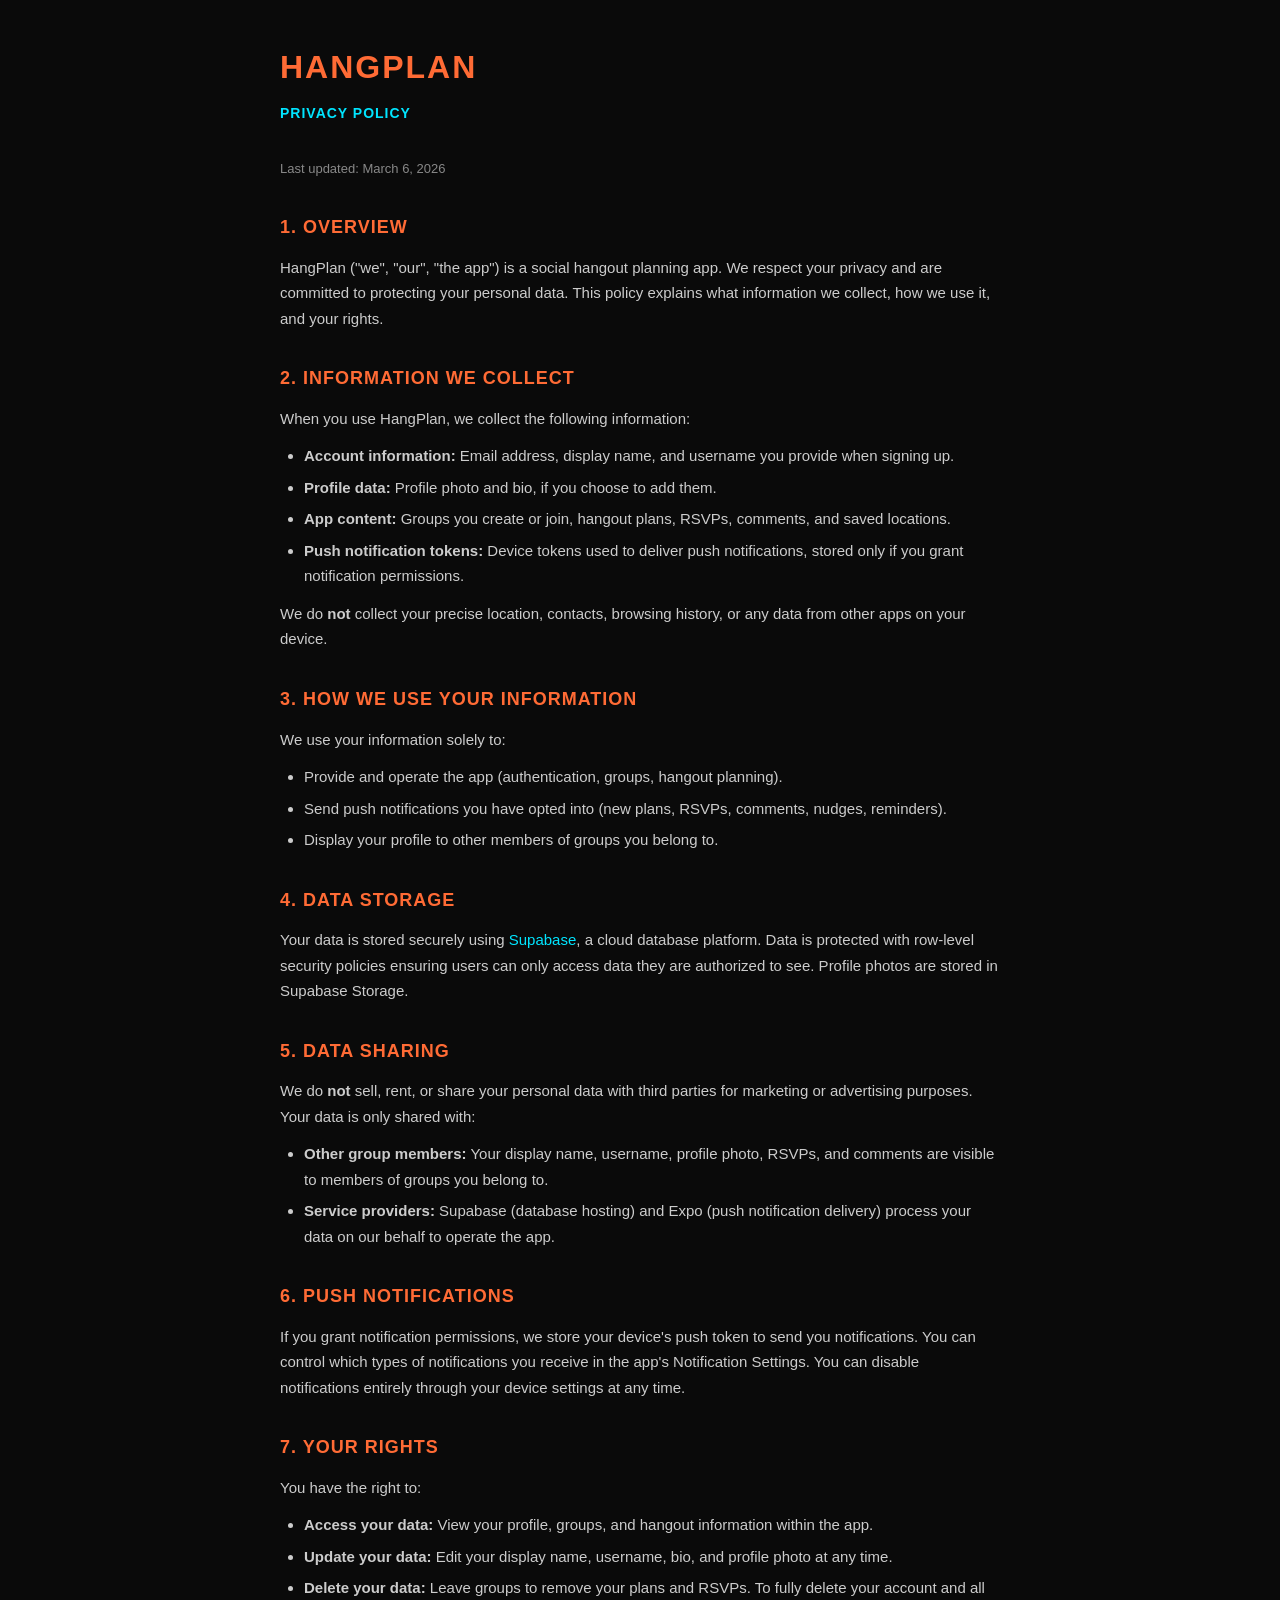
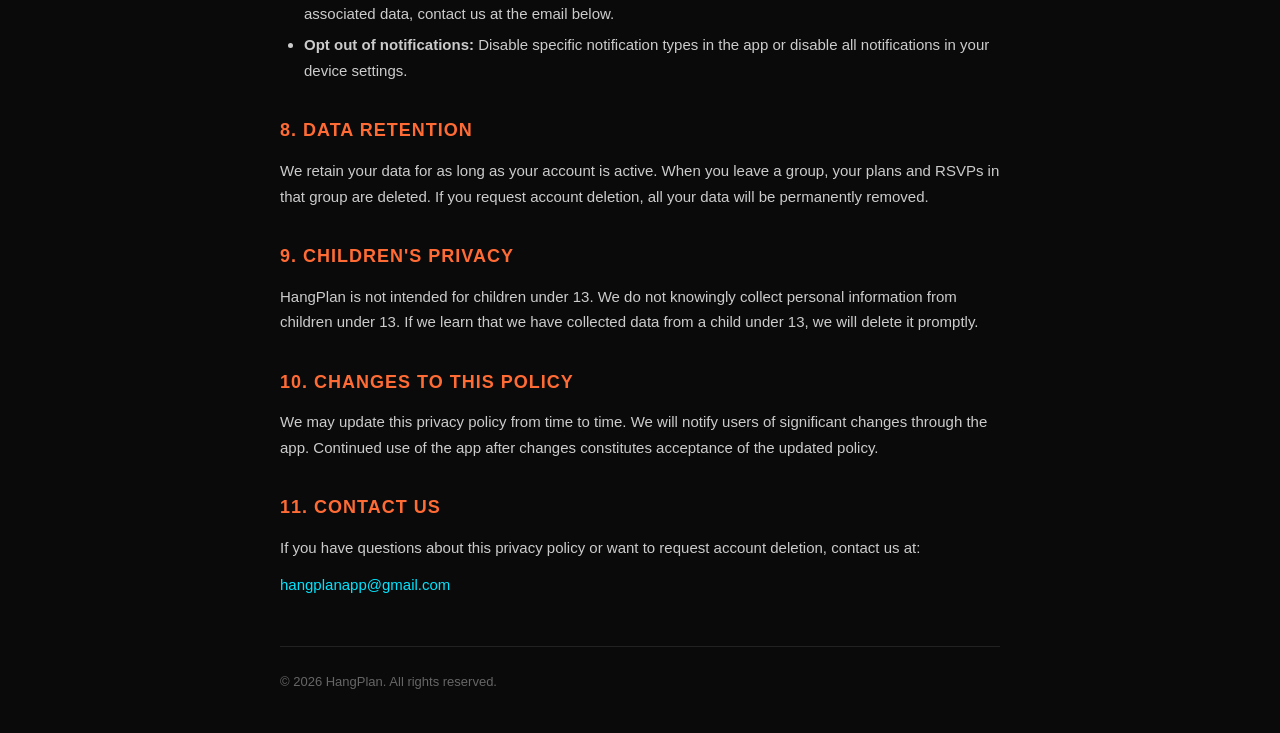
==== privacy-policy.html @ 68d873c9 "Add files via upload" ====
<!DOCTYPE html>
<html lang="en">
<head>
  <meta charset="UTF-8">
  <meta name="viewport" content="width=device-width, initial-scale=1.0">
  <title>HangPlan - Privacy Policy</title>
  <style>
    * { margin: 0; padding: 0; box-sizing: border-box; }
    body {
      font-family: -apple-system, BlinkMacSystemFont, 'Segoe UI', Roboto, sans-serif;
      background: #0A0A0A;
      color: #E0E0E0;
      line-height: 1.7;
      padding: 40px 20px;
    }
    .container {
      max-width: 720px;
      margin: 0 auto;
    }
    h1 {
      font-size: 32px;
      font-weight: 900;
      color: #FF6B35;
      letter-spacing: 2px;
      margin-bottom: 8px;
    }
    .subtitle {
      color: #00E5FF;
      font-size: 14px;
      font-weight: 700;
      letter-spacing: 1px;
      margin-bottom: 32px;
    }
    .updated {
      color: #888;
      font-size: 13px;
      margin-bottom: 32px;
    }
    h2 {
      font-size: 18px;
      font-weight: 800;
      color: #FF6B35;
      letter-spacing: 1px;
      margin-top: 32px;
      margin-bottom: 12px;
    }
    p, li {
      color: #CCC;
      font-size: 15px;
      margin-bottom: 12px;
    }
    ul {
      padding-left: 24px;
      margin-bottom: 12px;
    }
    li { margin-bottom: 6px; }
    a { color: #00E5FF; text-decoration: none; }
    a:hover { text-decoration: underline; }
    .footer {
      margin-top: 48px;
      padding-top: 24px;
      border-top: 1px solid #222;
      color: #666;
      font-size: 13px;
    }
  </style>
</head>
<body>
  <div class="container">
    <h1>HANGPLAN</h1>
    <div class="subtitle">PRIVACY POLICY</div>
    <p class="updated">Last updated: March 6, 2026</p>

    <h2>1. OVERVIEW</h2>
    <p>HangPlan ("we", "our", "the app") is a social hangout planning app. We respect your privacy and are committed to protecting your personal data. This policy explains what information we collect, how we use it, and your rights.</p>

    <h2>2. INFORMATION WE COLLECT</h2>
    <p>When you use HangPlan, we collect the following information:</p>
    <ul>
      <li><strong>Account information:</strong> Email address, display name, and username you provide when signing up.</li>
      <li><strong>Profile data:</strong> Profile photo and bio, if you choose to add them.</li>
      <li><strong>App content:</strong> Groups you create or join, hangout plans, RSVPs, comments, and saved locations.</li>
      <li><strong>Push notification tokens:</strong> Device tokens used to deliver push notifications, stored only if you grant notification permissions.</li>
    </ul>
    <p>We do <strong>not</strong> collect your precise location, contacts, browsing history, or any data from other apps on your device.</p>

    <h2>3. HOW WE USE YOUR INFORMATION</h2>
    <p>We use your information solely to:</p>
    <ul>
      <li>Provide and operate the app (authentication, groups, hangout planning).</li>
      <li>Send push notifications you have opted into (new plans, RSVPs, comments, nudges, reminders).</li>
      <li>Display your profile to other members of groups you belong to.</li>
    </ul>

    <h2>4. DATA STORAGE</h2>
    <p>Your data is stored securely using <a href="https://supabase.com">Supabase</a>, a cloud database platform. Data is protected with row-level security policies ensuring users can only access data they are authorized to see. Profile photos are stored in Supabase Storage.</p>

    <h2>5. DATA SHARING</h2>
    <p>We do <strong>not</strong> sell, rent, or share your personal data with third parties for marketing or advertising purposes. Your data is only shared with:</p>
    <ul>
      <li><strong>Other group members:</strong> Your display name, username, profile photo, RSVPs, and comments are visible to members of groups you belong to.</li>
      <li><strong>Service providers:</strong> Supabase (database hosting) and Expo (push notification delivery) process your data on our behalf to operate the app.</li>
    </ul>

    <h2>6. PUSH NOTIFICATIONS</h2>
    <p>If you grant notification permissions, we store your device's push token to send you notifications. You can control which types of notifications you receive in the app's Notification Settings. You can disable notifications entirely through your device settings at any time.</p>

    <h2>7. YOUR RIGHTS</h2>
    <p>You have the right to:</p>
    <ul>
      <li><strong>Access your data:</strong> View your profile, groups, and hangout information within the app.</li>
      <li><strong>Update your data:</strong> Edit your display name, username, bio, and profile photo at any time.</li>
      <li><strong>Delete your data:</strong> Leave groups to remove your plans and RSVPs. To fully delete your account and all associated data, contact us at the email below.</li>
      <li><strong>Opt out of notifications:</strong> Disable specific notification types in the app or disable all notifications in your device settings.</li>
    </ul>

    <h2>8. DATA RETENTION</h2>
    <p>We retain your data for as long as your account is active. When you leave a group, your plans and RSVPs in that group are deleted. If you request account deletion, all your data will be permanently removed.</p>

    <h2>9. CHILDREN'S PRIVACY</h2>
    <p>HangPlan is not intended for children under 13. We do not knowingly collect personal information from children under 13. If we learn that we have collected data from a child under 13, we will delete it promptly.</p>

    <h2>10. CHANGES TO THIS POLICY</h2>
    <p>We may update this privacy policy from time to time. We will notify users of significant changes through the app. Continued use of the app after changes constitutes acceptance of the updated policy.</p>

    <h2>11. CONTACT US</h2>
    <p>If you have questions about this privacy policy or want to request account deletion, contact us at:</p>
    <p><a href="mailto:hangplanapp@gmail.com">hangplanapp@gmail.com</a></p>

    <div class="footer">
      &copy; 2026 HangPlan. All rights reserved.
    </div>
  </div>
</body>
</html>
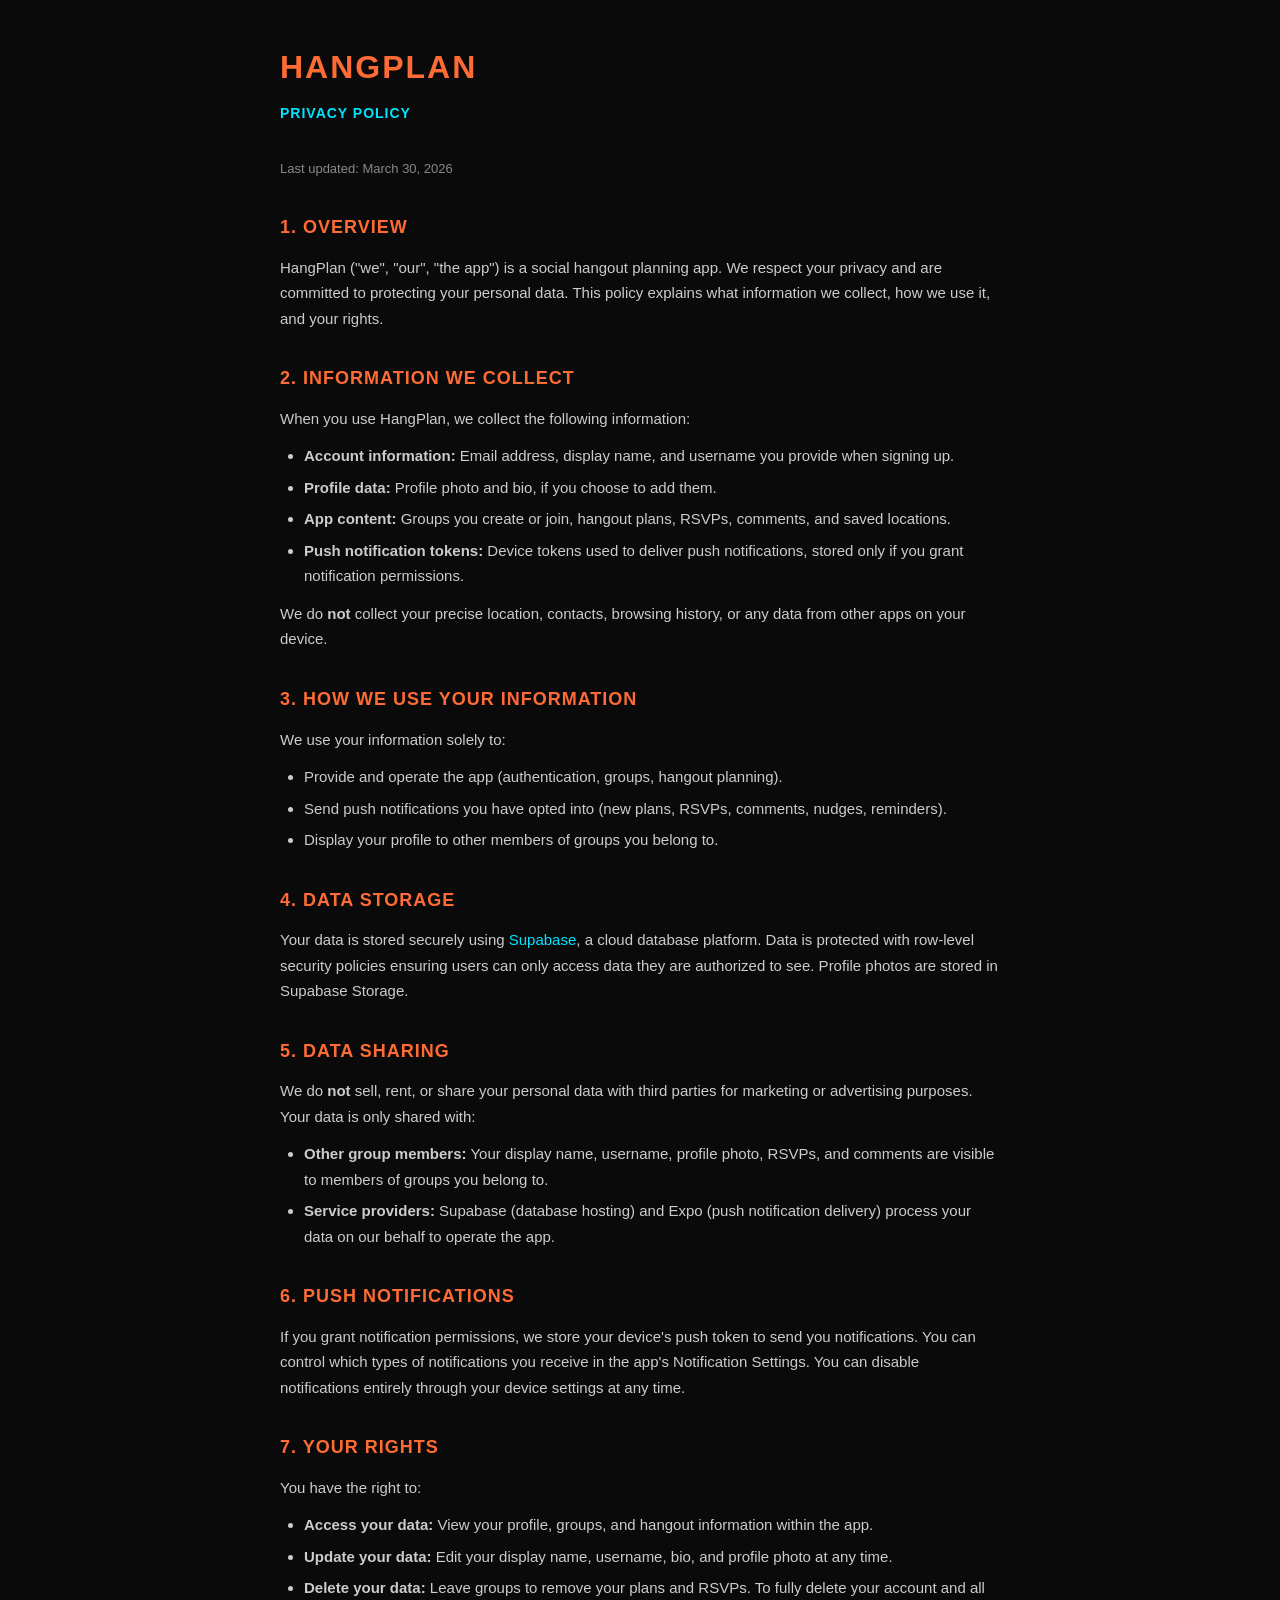
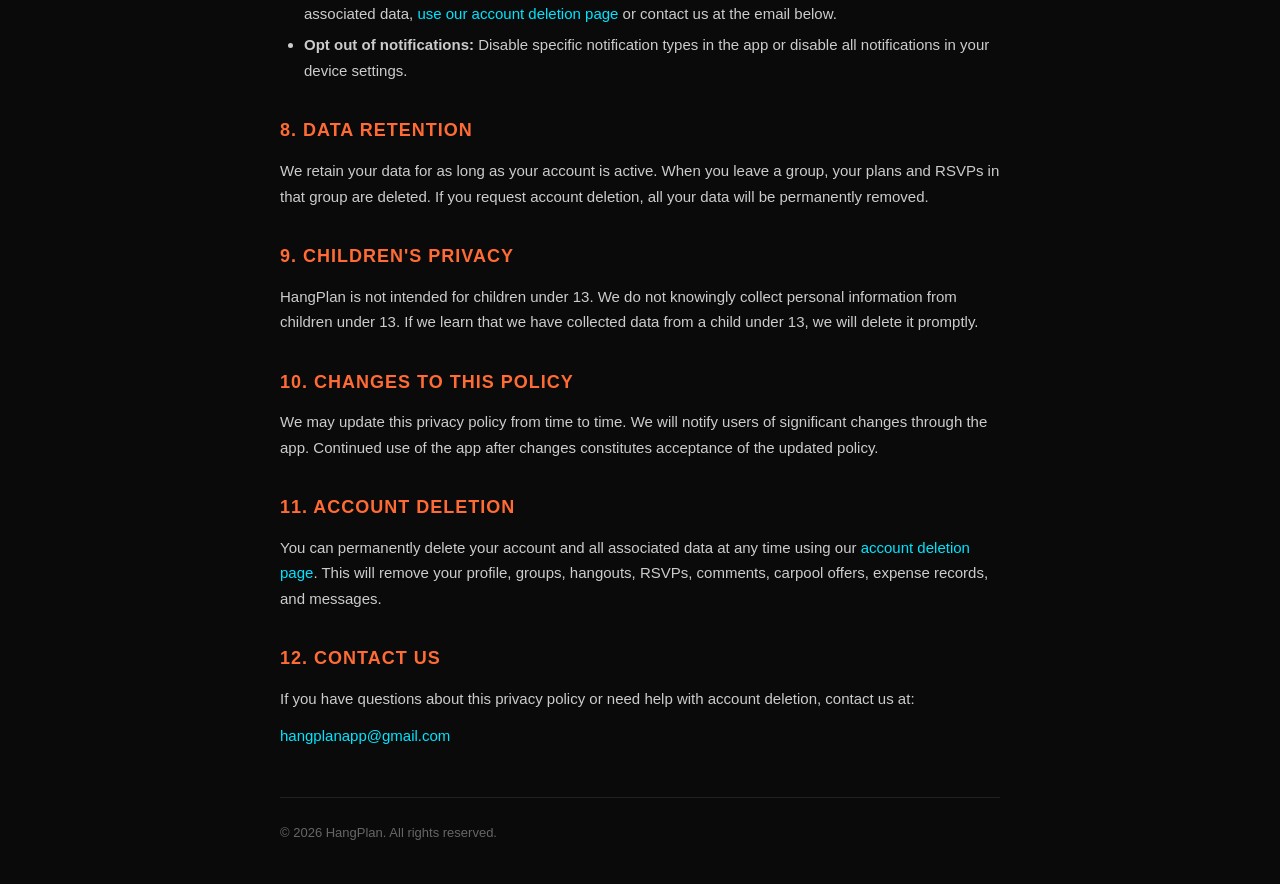
==== commit 57238bb4: "Add files via upload" ====
--- a/privacy-policy.html
+++ b/privacy-policy.html
@@ -69,7 +69,7 @@
   <div class="container">
     <h1>HANGPLAN</h1>
     <div class="subtitle">PRIVACY POLICY</div>
-    <p class="updated">Last updated: March 6, 2026</p>
+    <p class="updated">Last updated: March 30, 2026</p>
 
     <h2>1. OVERVIEW</h2>
     <p>HangPlan ("we", "our", "the app") is a social hangout planning app. We respect your privacy and are committed to protecting your personal data. This policy explains what information we collect, how we use it, and your rights.</p>
@@ -110,7 +110,7 @@
     <ul>
       <li><strong>Access your data:</strong> View your profile, groups, and hangout information within the app.</li>
       <li><strong>Update your data:</strong> Edit your display name, username, bio, and profile photo at any time.</li>
-      <li><strong>Delete your data:</strong> Leave groups to remove your plans and RSVPs. To fully delete your account and all associated data, contact us at the email below.</li>
+      <li><strong>Delete your data:</strong> Leave groups to remove your plans and RSVPs. To fully delete your account and all associated data, <a href="https://cadencarver.github.io/hangplan/delete-account.html">use our account deletion page</a> or contact us at the email below.</li>
       <li><strong>Opt out of notifications:</strong> Disable specific notification types in the app or disable all notifications in your device settings.</li>
     </ul>
 
@@ -123,8 +123,11 @@
     <h2>10. CHANGES TO THIS POLICY</h2>
     <p>We may update this privacy policy from time to time. We will notify users of significant changes through the app. Continued use of the app after changes constitutes acceptance of the updated policy.</p>
 
-    <h2>11. CONTACT US</h2>
-    <p>If you have questions about this privacy policy or want to request account deletion, contact us at:</p>
+    <h2>11. ACCOUNT DELETION</h2>
+    <p>You can permanently delete your account and all associated data at any time using our <a href="https://cadencarver.github.io/hangplan/delete-account.html">account deletion page</a>. This will remove your profile, groups, hangouts, RSVPs, comments, carpool offers, expense records, and messages.</p>
+
+    <h2>12. CONTACT US</h2>
+    <p>If you have questions about this privacy policy or need help with account deletion, contact us at:</p>
     <p><a href="mailto:hangplanapp@gmail.com">hangplanapp@gmail.com</a></p>
 
     <div class="footer">
